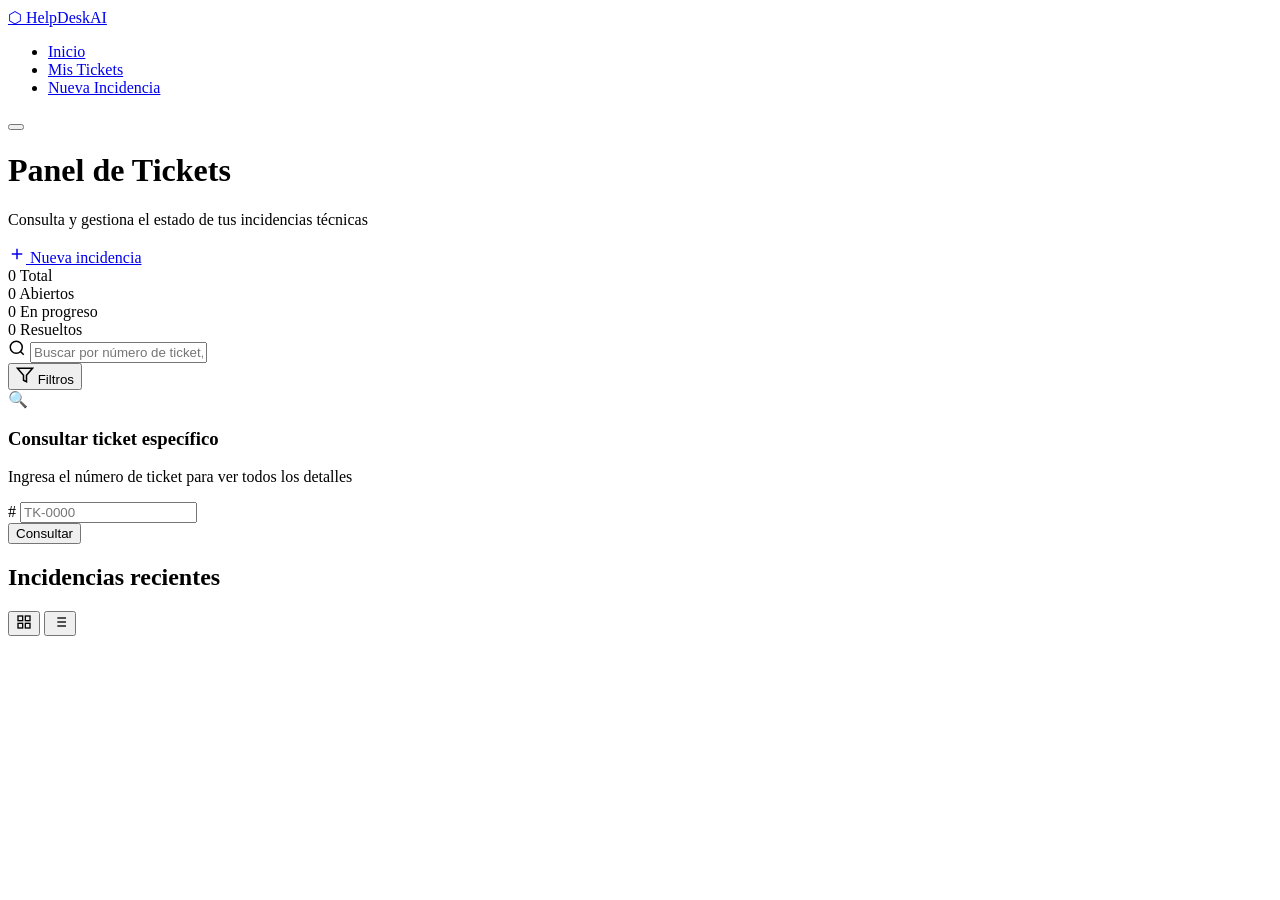
==== tickets.html @ 3bd7c4c4 "feat: :memo: se creo el html de los tickets" ====
<!DOCTYPE html>
<html lang="es">
<head>
  <meta charset="UTF-8" />
  <meta name="viewport" content="width=device-width, initial-scale=1.0" />
  <title>Mis Tickets — HelpDesk AI</title>
  <link rel="preconnect" href="https://fonts.googleapis.com" />
  <link rel="preconnect" href="https://fonts.gstatic.com" crossorigin />
  <link href="https://fonts.googleapis.com/css2?family=Syne:wght@400;600;700;800&family=DM+Sans:ital,opsz,wght@0,9..40,300;0,9..40,400;0,9..40,500;1,9..40,300&display=swap" rel="stylesheet" />
  <link rel="stylesheet" href="css/styles.css" />
  <link rel="stylesheet" href="css/dashboard.css" />
</head>
<body class="dashboard-page">

  <!-- ===== NAVBAR ===== -->
  <nav class="navbar navbar--dark" id="navbar">
    <div class="nav-container">
      <a href="index.html" class="nav-logo">
        <span class="logo-icon">⬡</span>
        <span class="logo-text">HelpDesk<span class="logo-accent">AI</span></span>
      </a>
      <ul class="nav-links">
        <li><a href="index.html">Inicio</a></li>
        <li><a href="tickets.html" class="nav-active">Mis Tickets</a></li>
        <li><a href="form.html" class="nav-cta">Nueva Incidencia</a></li>
      </ul>
      <button class="nav-hamburger" id="hamburger" aria-label="Menú">
        <span></span><span></span><span></span>
      </button>
    </div>
  </nav>

  <!-- ===== DASHBOARD MAIN ===== -->
  <main class="dashboard-main">

    <!-- Dashboard Header -->
    <div class="dashboard-header">
      <div class="container">
        <div class="dh-content">
          <div>
            <h1 class="dh-title">Panel de Tickets</h1>
            <p class="dh-sub">Consulta y gestiona el estado de tus incidencias técnicas</p>
          </div>
          <a href="form.html" class="btn btn--primary">
            <svg width="18" height="18" fill="none" stroke="currentColor" stroke-width="2" viewBox="0 0 24 24"><line x1="12" y1="5" x2="12" y2="19"/><line x1="5" y1="12" x2="19" y2="12"/></svg>
            Nueva incidencia
          </a>
        </div>
      </div>
    </div>

    <div class="container dashboard-container">

      <!-- Stats bar -->
      <div class="stats-bar">
        <div class="stat-pill" id="statTotal">
          <span class="sp-num">0</span>
          <span class="sp-label">Total</span>
        </div>
        <div class="stat-pill stat-pill--open" id="statOpen">
          <span class="sp-num">0</span>
          <span class="sp-label">Abiertos</span>
        </div>
        <div class="stat-pill stat-pill--progress" id="statProgress">
          <span class="sp-num">0</span>
          <span class="sp-label">En progreso</span>
        </div>
        <div class="stat-pill stat-pill--resolved" id="statResolved">
          <span class="sp-num">0</span>
          <span class="sp-label">Resueltos</span>
        </div>
      </div>

      <!-- Search & Filter Panel -->
      <div class="search-panel">
        <div class="search-row">
          <div class="search-input-wrap">
            <svg class="search-icon" width="18" height="18" fill="none" stroke="currentColor" stroke-width="2" viewBox="0 0 24 24"><circle cx="11" cy="11" r="8"/><path d="m21 21-4.35-4.35"/></svg>
            <input
              type="text"
              id="searchInput"
              class="search-input"
              placeholder="Buscar por número de ticket, nombre o descripción..."
            />
            <button class="search-clear" id="searchClear" title="Limpiar búsqueda" hidden>
              <svg width="16" height="16" fill="none" stroke="currentColor" stroke-width="2" viewBox="0 0 24 24"><path d="M18 6L6 18M6 6l12 12"/></svg>
            </button>
          </div>
          <button class="btn btn--ghost btn--icon" id="filterToggle" title="Filtros">
            <svg width="18" height="18" fill="none" stroke="currentColor" stroke-width="2" viewBox="0 0 24 24"><polygon points="22 3 2 3 10 12.46 10 19 14 21 14 12.46 22 3"/></svg>
            Filtros
          </button>
        </div>

        <div class="filter-row" id="filterRow" hidden>
          <div class="filter-group">
            <label class="filter-label">Estado</label>
            <select id="filterEstado" class="filter-select">
              <option value="">Todos</option>
              <option value="Abierto">Abierto</option>
              <option value="En progreso">En progreso</option>
              <option value="En espera">En espera</option>
              <option value="Resuelto">Resuelto</option>
              <option value="Cerrado">Cerrado</option>
            </select>
          </div>
          <div class="filter-group">
            <label class="filter-label">Prioridad</label>
            <select id="filterPrioridad" class="filter-select">
              <option value="">Todas</option>
              <option value="Critica">Crítica</option>
              <option value="Alta">Alta</option>
              <option value="Media">Media</option>
              <option value="Baja">Baja</option>
            </select>
          </div>
          <div class="filter-group">
            <label class="filter-label">Categoría IA</label>
            <select id="filterCategoria" class="filter-select">
              <option value="">Todas</option>
              <option value="Red">Red</option>
              <option value="Hardware">Hardware</option>
              <option value="Software">Software</option>
              <option value="Seguridad">Seguridad</option>
              <option value="Email">Email</option>
              <option value="Accesos">Accesos</option>
            </select>
          </div>
          <button class="btn btn--ghost btn--sm" id="clearFilters">Limpiar filtros</button>
        </div>
      </div>

      <!-- Ticket lookup card -->
      <div class="lookup-card">
        <div class="lookup-icon">🔍</div>
        <div class="lookup-content">
          <h3>Consultar ticket específico</h3>
          <p>Ingresa el número de ticket para ver todos los detalles</p>
        </div>
        <div class="lookup-form">
          <div class="lookup-input-wrap">
            <span class="lookup-prefix">#</span>
            <input
              type="text"
              id="ticketLookup"
              class="lookup-input"
              placeholder="TK-0000"
              maxlength="10"
            />
          </div>
          <button class="btn btn--primary" id="lookupBtn">
            Consultar
          </button>
        </div>
      </div>

      <!-- Ticket detail modal result -->
      <div class="ticket-detail-panel" id="ticketDetailPanel" hidden>
        <div class="tdp-header">
          <div class="tdp-title-row">
            <h3 id="tdpTicketNum">—</h3>
            <button class="tdp-close" id="tdpClose">
              <svg width="20" height="20" fill="none" stroke="currentColor" stroke-width="2" viewBox="0 0 24 24"><path d="M18 6L6 18M6 6l12 12"/></svg>
            </button>
          </div>
          <div class="tdp-badges" id="tdpBadges"></div>
        </div>
        <div class="tdp-body" id="tdpBody"></div>
      </div>

      <!-- Tickets Grid -->
      <div class="tickets-section">
        <div class="ts-header">
          <h2 class="ts-title">Incidencias recientes</h2>
          <div class="ts-view-toggle">
            <button class="view-btn view-btn--active" id="viewGrid" title="Vista de tarjetas">
              <svg width="16" height="16" fill="none" stroke="currentColor" stroke-width="2" viewBox="0 0 24 24"><rect x="3" y="3" width="7" height="7"/><rect x="14" y="3" width="7" height="7"/><rect x="3" y="14" width="7" height="7"/><rect x="14" y="14" width="7" height="7"/></svg>
            </button>
            <button class="view-btn" id="viewList" title="Vista de lista">
              <svg width="16" height="16" fill="none" stroke="currentColor" stroke-width="2" viewBox="0 0 24 24"><line x1="8" y1="6" x2="21" y2="6"/><line x1="8" y1="12" x2="21" y2="12"/><line x1="8" y1="18" x2="21" y2="18"/><line x1="3" y1="6" x2="3.01" y2="6"/><line x1="3" y1="12" x2="3.01" y2="12"/><line x1="3" y1="18" x2="3.01" y2="18"/></svg>
            </button>
          </div>
        </div>

        <div class="tickets-grid" id="ticketsGrid">
          <!-- Tickets rendered by JS -->
        </div>

        <div class="no-results" id="noResults" hidden>
          <div class="nr-icon">🔍</div>
          <h3>No se encontraron tickets</h3>
          <p>Intenta con otros filtros o registra una nueva incidencia</p>
          <a href="form.html" class="btn btn--primary">Registrar incidencia</a>
        </div>
      </div>

    </div>
  </main>

  <!-- ===== TICKET MODAL ===== -->
  <div class="modal-overlay" id="modalOverlay" hidden>
    <div class="modal" id="ticketModal" role="dialog" aria-modal="true" aria-labelledby="modalTitle">
      <div class="modal-header">
        <div class="modal-header-left">
          <h2 class="modal-title" id="modalTitle">Detalles del Ticket</h2>
          <span class="modal-ticket-num" id="modalTicketNum"></span>
        </div>
        <button class="modal-close" id="modalClose" aria-label="Cerrar">
          <svg width="22" height="22" fill="none" stroke="currentColor" stroke-width="2" viewBox="0 0 24 24"><path d="M18 6L6 18M6 6l12 12"/></svg>
        </button>
      </div>
      <div class="modal-body" id="modalBody">
        <!-- Populated by JS -->
      </div>
      <div class="modal-footer">
        <button class="btn btn--ghost" id="modalClosBtn">Cerrar</button>
        <a href="form.html" class="btn btn--primary">Nueva incidencia</a>
      </div>
    </div>
  </div>

  <script src="js/app.js"></script>
  <script src="js/dashboard.js"></script>
</body>
</html>
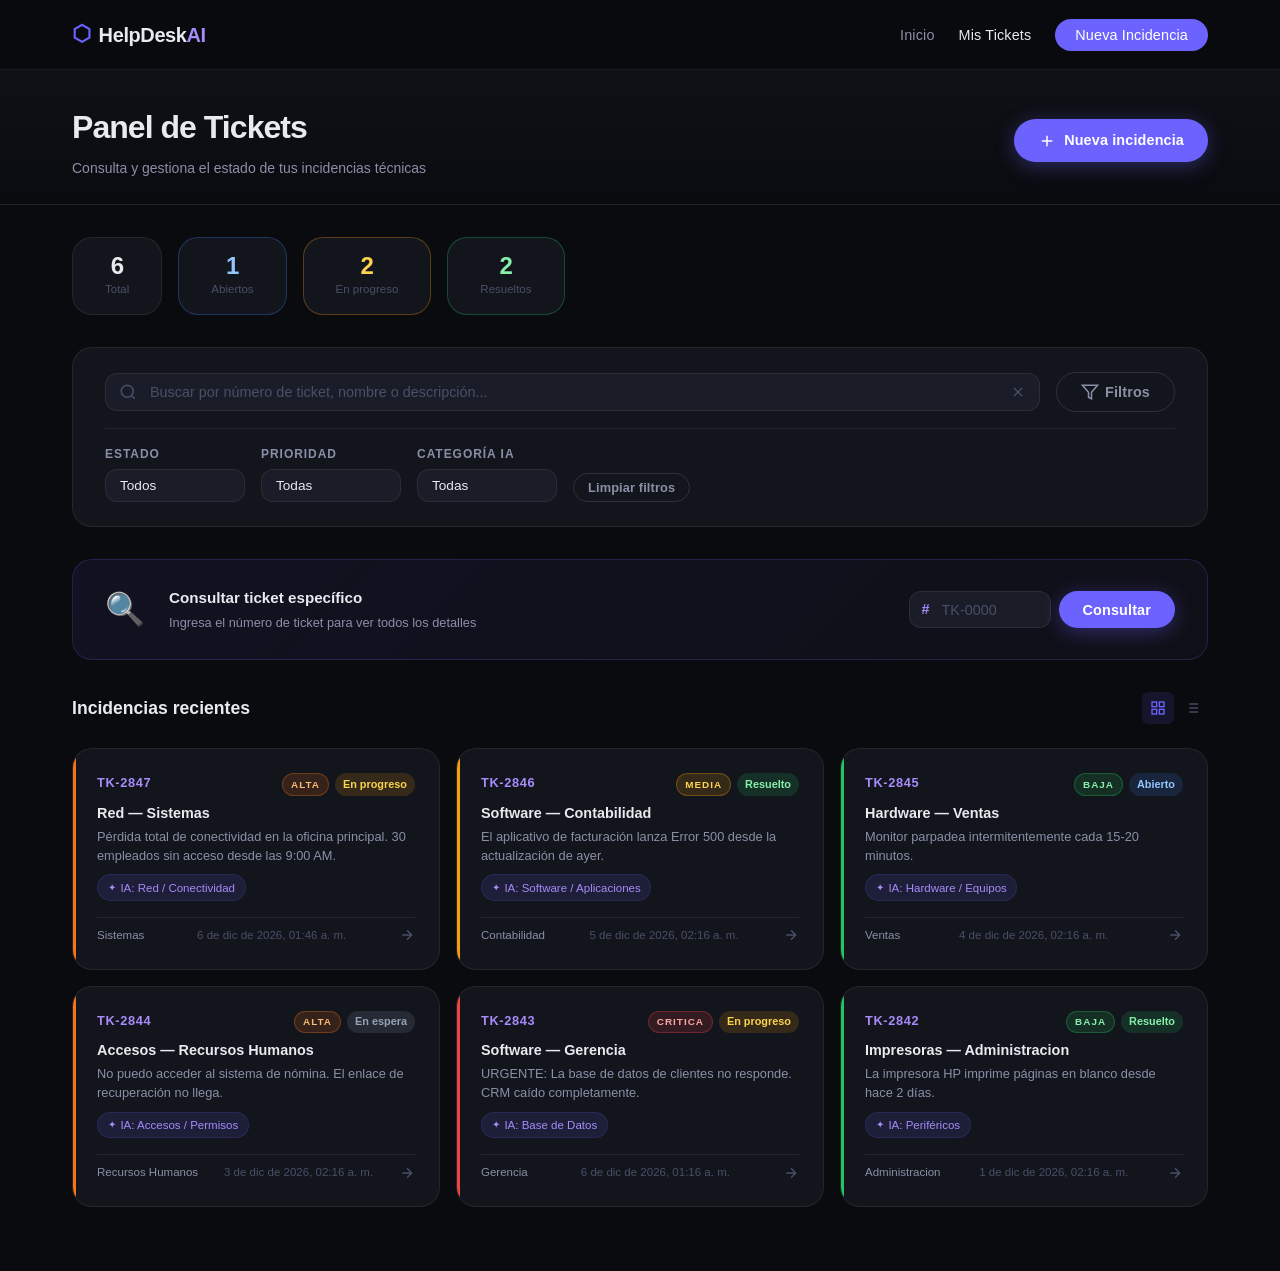
==== commit aa8df251: "feat: :memo: readme, html diferente y el csss en diseño" ====
--- a/tickets.html
+++ b/tickets.html
@@ -145,27 +145,13 @@
               id="ticketLookup"
               class="lookup-input"
               placeholder="TK-0000"
-              maxlength="10"
+              maxlength="20"
             />
           </div>
           <button class="btn btn--primary" id="lookupBtn">
             Consultar
           </button>
         </div>
-      </div>
-
-      <!-- Ticket detail modal result -->
-      <div class="ticket-detail-panel" id="ticketDetailPanel" hidden>
-        <div class="tdp-header">
-          <div class="tdp-title-row">
-            <h3 id="tdpTicketNum">—</h3>
-            <button class="tdp-close" id="tdpClose">
-              <svg width="20" height="20" fill="none" stroke="currentColor" stroke-width="2" viewBox="0 0 24 24"><path d="M18 6L6 18M6 6l12 12"/></svg>
-            </button>
-          </div>
-          <div class="tdp-badges" id="tdpBadges"></div>
-        </div>
-        <div class="tdp-body" id="tdpBody"></div>
       </div>
 
       <!-- Tickets Grid -->
@@ -198,6 +184,7 @@
   </main>
 
   <!-- ===== TICKET MODAL ===== -->
+  <!-- IMPORTANTE: el atributo hidden debe estar presente para que no se muestre al cargar -->
   <div class="modal-overlay" id="modalOverlay" hidden>
     <div class="modal" id="ticketModal" role="dialog" aria-modal="true" aria-labelledby="modalTitle">
       <div class="modal-header">
@@ -219,7 +206,9 @@
     </div>
   </div>
 
+  <!-- ORDEN CORRECTO: app.js → api.js → dashboard.js -->
   <script src="js/app.js"></script>
+  <script src="js/api.js"></script>
   <script src="js/dashboard.js"></script>
 </body>
-</html>
+</html>
--- a/css/styles.css
+++ b/css/styles.css
@@ -0,0 +1,1011 @@
+/* =====================================================
+   HelpDesk AI — styles.css
+   Global styles, variables, layout, components
+   ===================================================== */
+
+/* ===== CSS VARIABLES ===== */
+:root {
+  /* Colors */
+  --color-bg:         #0a0b0f;
+  --color-bg-2:       #0f1117;
+  --color-bg-card:    #13151c;
+  --color-bg-elevated:#1a1d27;
+  --color-border:     rgba(255,255,255,0.07);
+  --color-border-2:   rgba(255,255,255,0.12);
+
+  --color-text:       #e8eaf0;
+  --color-text-muted: #8a8fa8;
+  --color-text-dim:   #4a4f68;
+
+  --color-accent:     #6c63ff;
+  --color-accent-2:   #a78bfa;
+  --color-accent-glow:rgba(108,99,255,0.3);
+  --color-accent-soft:rgba(108,99,255,0.12);
+
+  --color-success:    #22c55e;
+  --color-warning:    #f59e0b;
+  --color-danger:     #ef4444;
+  --color-info:       #3b82f6;
+
+  /* Priority colors */
+  --color-critica:    #ef4444;
+  --color-alta:       #f97316;
+  --color-media:      #f59e0b;
+  --color-baja:       #22c55e;
+
+  /* Spacing */
+  --space-xs:   0.25rem;
+  --space-sm:   0.5rem;
+  --space-md:   1rem;
+  --space-lg:   1.5rem;
+  --space-xl:   2rem;
+  --space-2xl:  3rem;
+  --space-3xl:  4rem;
+  --space-4xl:  6rem;
+
+  /* Typography */
+  --font-display: 'Syne', sans-serif;
+  --font-body:    'DM Sans', sans-serif;
+
+  /* Border radius */
+  --radius-sm:  0.375rem;
+  --radius-md:  0.75rem;
+  --radius-lg:  1.25rem;
+  --radius-xl:  2rem;
+  --radius-full:9999px;
+
+  /* Shadows */
+  --shadow-sm:  0 1px 3px rgba(0,0,0,0.4);
+  --shadow-md:  0 4px 16px rgba(0,0,0,0.5);
+  --shadow-lg:  0 8px 40px rgba(0,0,0,0.6);
+  --shadow-accent: 0 0 40px rgba(108,99,255,0.2);
+
+  /* Transitions */
+  --transition-fast:  150ms ease;
+  --transition-base:  250ms ease;
+  --transition-slow:  400ms ease;
+
+  /* Layout */
+  --nav-height:   70px;
+  --container-max:1200px;
+}
+
+/* ===== RESET & BASE ===== */
+*, *::before, *::after {
+  box-sizing: border-box;
+  margin: 0;
+  padding: 0;
+}
+
+html {
+  scroll-behavior: smooth;
+  -webkit-text-size-adjust: 100%;
+}
+
+body {
+  font-family: var(--font-body);
+  background-color: var(--color-bg);
+  color: var(--color-text);
+  line-height: 1.6;
+  font-size: 1rem;
+  overflow-x: hidden;
+  -webkit-font-smoothing: antialiased;
+}
+
+img, svg { display: block; max-width: 100%; }
+a { color: inherit; text-decoration: none; }
+ul { list-style: none; }
+button { cursor: pointer; border: none; background: none; font-family: inherit; }
+input, select, textarea { font-family: inherit; }
+
+/* ===== CONTAINER ===== */
+.container {
+  width: 100%;
+  max-width: var(--container-max);
+  margin-inline: auto;
+  padding-inline: var(--space-xl);
+}
+
+@media (max-width: 768px) {
+  .container { padding-inline: var(--space-md); }
+}
+
+/* ===== NAVBAR ===== */
+.navbar {
+  position: fixed;
+  top: 0;
+  left: 0;
+  right: 0;
+  z-index: 1000;
+  height: var(--nav-height);
+  display: flex;
+  align-items: center;
+  background: rgba(10, 11, 15, 0.85);
+  backdrop-filter: blur(20px);
+  -webkit-backdrop-filter: blur(20px);
+  border-bottom: 1px solid var(--color-border);
+  transition: background var(--transition-base), box-shadow var(--transition-base);
+}
+
+.navbar.scrolled {
+  background: rgba(10, 11, 15, 0.98);
+  box-shadow: var(--shadow-md);
+}
+
+.nav-container {
+  width: 100%;
+  max-width: var(--container-max);
+  margin-inline: auto;
+  padding-inline: var(--space-xl);
+  display: flex;
+  align-items: center;
+  justify-content: space-between;
+  gap: var(--space-xl);
+}
+
+.nav-logo {
+  display: flex;
+  align-items: center;
+  gap: var(--space-sm);
+  font-family: var(--font-display);
+  font-size: 1.25rem;
+  font-weight: 700;
+  letter-spacing: -0.02em;
+  transition: opacity var(--transition-fast);
+}
+.nav-logo:hover { opacity: 0.85; }
+
+.logo-icon {
+  color: var(--color-accent);
+  font-size: 1.4rem;
+  line-height: 1;
+}
+.logo-accent { color: var(--color-accent-2); }
+
+.nav-links {
+  display: flex;
+  align-items: center;
+  gap: var(--space-lg);
+}
+
+.nav-links a {
+  font-size: 0.9rem;
+  font-weight: 500;
+  color: var(--color-text-muted);
+  transition: color var(--transition-fast);
+  letter-spacing: 0.01em;
+}
+.nav-links a:hover, .nav-links a.nav-active { color: var(--color-text); }
+
+.nav-cta {
+  padding: 0.5rem 1.25rem;
+  background: var(--color-accent);
+  color: white !important;
+  border-radius: var(--radius-full);
+  font-weight: 600;
+  font-size: 0.875rem;
+  transition: background var(--transition-fast), transform var(--transition-fast), box-shadow var(--transition-fast) !important;
+}
+.nav-cta:hover {
+  background: #7b74ff !important;
+  transform: translateY(-1px);
+  box-shadow: 0 4px 20px rgba(108,99,255,0.4) !important;
+}
+.nav-cta--active { background: #7b74ff !important; }
+
+.nav-hamburger {
+  display: none;
+  flex-direction: column;
+  gap: 5px;
+  padding: 4px;
+}
+.nav-hamburger span {
+  display: block;
+  width: 22px;
+  height: 2px;
+  background: var(--color-text);
+  border-radius: 2px;
+  transition: transform var(--transition-base), opacity var(--transition-base);
+}
+.nav-hamburger.active span:nth-child(1) { transform: translateY(7px) rotate(45deg); }
+.nav-hamburger.active span:nth-child(2) { opacity: 0; }
+.nav-hamburger.active span:nth-child(3) { transform: translateY(-7px) rotate(-45deg); }
+
+/* ===== BUTTONS ===== */
+.btn {
+  display: inline-flex;
+  align-items: center;
+  gap: 0.5rem;
+  padding: 0.625rem 1.5rem;
+  border-radius: var(--radius-full);
+  font-family: var(--font-display);
+  font-weight: 600;
+  font-size: 0.9rem;
+  letter-spacing: 0.01em;
+  transition: all var(--transition-base);
+  white-space: nowrap;
+  cursor: pointer;
+  border: none;
+  position: relative;
+  overflow: hidden;
+}
+
+.btn--primary {
+  background: var(--color-accent);
+  color: #fff;
+  box-shadow: 0 4px 20px rgba(108,99,255,0.35);
+}
+.btn--primary:hover {
+  background: #7b74ff;
+  transform: translateY(-2px);
+  box-shadow: 0 8px 30px rgba(108,99,255,0.5);
+}
+.btn--primary:active { transform: translateY(0); }
+
+.btn--ghost {
+  background: transparent;
+  color: var(--color-text-muted);
+  border: 1px solid var(--color-border-2);
+}
+.btn--ghost:hover {
+  background: var(--color-bg-elevated);
+  color: var(--color-text);
+  border-color: var(--color-accent);
+}
+
+.btn--lg {
+  padding: 0.875rem 2rem;
+  font-size: 1rem;
+}
+
+.btn--sm {
+  padding: 0.375rem 0.875rem;
+  font-size: 0.8rem;
+}
+
+.btn--icon {
+  gap: 0.375rem;
+}
+
+/* ===== SECTION BASICS ===== */
+.section-header {
+  text-align: center;
+  margin-bottom: var(--space-3xl);
+}
+
+.section-tag {
+  display: inline-block;
+  font-family: var(--font-display);
+  font-size: 0.75rem;
+  font-weight: 700;
+  text-transform: uppercase;
+  letter-spacing: 0.15em;
+  color: var(--color-accent-2);
+  background: var(--color-accent-soft);
+  padding: 0.375rem 0.875rem;
+  border-radius: var(--radius-full);
+  margin-bottom: var(--space-md);
+  border: 1px solid rgba(108,99,255,0.2);
+}
+
+.section-tag--light {
+  background: rgba(255,255,255,0.1);
+  color: #c4b5fd;
+  border-color: rgba(255,255,255,0.15);
+}
+
+.section-title {
+  font-family: var(--font-display);
+  font-size: clamp(1.75rem, 3vw, 2.5rem);
+  font-weight: 800;
+  letter-spacing: -0.03em;
+  color: var(--color-text);
+  line-height: 1.15;
+  margin-bottom: var(--space-md);
+}
+
+.section-title--light { color: #fff; }
+
+.section-sub {
+  font-size: 1.05rem;
+  color: var(--color-text-muted);
+  max-width: 560px;
+  margin-inline: auto;
+  line-height: 1.7;
+}
+
+.section-sub--light { color: rgba(255,255,255,0.7); }
+
+/* ===== HERO SECTION ===== */
+.hero {
+  min-height: 100vh;
+  display: flex;
+  align-items: center;
+  padding-top: var(--nav-height);
+  padding-inline: var(--space-xl);
+  position: relative;
+  overflow: hidden;
+  gap: var(--space-3xl);
+  max-width: var(--container-max);
+  margin-inline: auto;
+}
+
+.hero-bg-grid {
+  position: fixed;
+  inset: 0;
+  z-index: -2;
+  background-image:
+    linear-gradient(rgba(108,99,255,0.03) 1px, transparent 1px),
+    linear-gradient(90deg, rgba(108,99,255,0.03) 1px, transparent 1px);
+  background-size: 60px 60px;
+  pointer-events: none;
+}
+
+.hero-orb {
+  position: fixed;
+  border-radius: 50%;
+  filter: blur(100px);
+  pointer-events: none;
+  z-index: -1;
+}
+.hero-orb--1 {
+  width: 600px;
+  height: 600px;
+  background: radial-gradient(circle, rgba(108,99,255,0.15), transparent 70%);
+  top: -100px;
+  right: -100px;
+  animation: orbFloat 12s ease-in-out infinite;
+}
+.hero-orb--2 {
+  width: 400px;
+  height: 400px;
+  background: radial-gradient(circle, rgba(167,139,250,0.1), transparent 70%);
+  bottom: -50px;
+  left: -50px;
+  animation: orbFloat 16s ease-in-out infinite reverse;
+}
+
+@keyframes orbFloat {
+  0%, 100% { transform: translate(0, 0) scale(1); }
+  33% { transform: translate(30px, -20px) scale(1.05); }
+  66% { transform: translate(-20px, 30px) scale(0.95); }
+}
+
+.hero-content {
+  flex: 1;
+  max-width: 600px;
+  padding-block: var(--space-4xl) var(--space-2xl);
+  animation: fadeInUp 0.8s ease both;
+}
+
+.hero-badge {
+  display: inline-flex;
+  align-items: center;
+  gap: 0.5rem;
+  font-size: 0.8rem;
+  font-weight: 500;
+  color: var(--color-accent-2);
+  background: rgba(108,99,255,0.1);
+  border: 1px solid rgba(108,99,255,0.2);
+  padding: 0.375rem 1rem;
+  border-radius: var(--radius-full);
+  margin-bottom: var(--space-xl);
+  letter-spacing: 0.02em;
+}
+
+.badge-dot {
+  width: 7px;
+  height: 7px;
+  background: var(--color-success);
+  border-radius: 50%;
+  animation: pulse 2s infinite;
+  box-shadow: 0 0 0 0 rgba(34, 197, 94, 0.4);
+}
+
+@keyframes pulse {
+  0%, 100% { box-shadow: 0 0 0 0 rgba(34,197,94,0.4); }
+  50% { box-shadow: 0 0 0 6px rgba(34,197,94,0); }
+}
+
+.hero-title {
+  font-family: var(--font-display);
+  font-size: clamp(2.5rem, 5vw, 4rem);
+  font-weight: 800;
+  letter-spacing: -0.04em;
+  line-height: 1.1;
+  margin-bottom: var(--space-lg);
+  color: var(--color-text);
+}
+.hero-title em {
+  font-style: normal;
+  color: var(--color-accent-2);
+  background: linear-gradient(135deg, #6c63ff, #a78bfa);
+  -webkit-background-clip: text;
+  -webkit-text-fill-color: transparent;
+  background-clip: text;
+}
+
+.hero-subtitle {
+  font-size: 1.1rem;
+  color: var(--color-text-muted);
+  line-height: 1.75;
+  margin-bottom: var(--space-2xl);
+  max-width: 520px;
+}
+
+.hero-actions {
+  display: flex;
+  flex-wrap: wrap;
+  gap: var(--space-md);
+  margin-bottom: var(--space-2xl);
+}
+
+.hero-stats {
+  display: flex;
+  align-items: center;
+  gap: var(--space-xl);
+  padding: var(--space-lg) var(--space-xl);
+  background: var(--color-bg-card);
+  border: 1px solid var(--color-border);
+  border-radius: var(--radius-lg);
+  animation: fadeInUp 0.8s 0.2s ease both;
+}
+
+.stat {
+  display: flex;
+  flex-direction: column;
+  gap: 2px;
+}
+
+.stat-num {
+  font-family: var(--font-display);
+  font-size: 1.4rem;
+  font-weight: 800;
+  color: var(--color-accent-2);
+  letter-spacing: -0.02em;
+}
+
+.stat-label {
+  font-size: 0.78rem;
+  color: var(--color-text-muted);
+  letter-spacing: 0.01em;
+}
+
+.stat-divider {
+  width: 1px;
+  height: 36px;
+  background: var(--color-border);
+}
+
+/* ===== HERO VISUAL ===== */
+.hero-visual {
+  flex: 1;
+  max-width: 480px;
+  position: relative;
+  display: flex;
+  flex-direction: column;
+  gap: var(--space-md);
+  padding-block: var(--space-4xl) var(--space-2xl);
+  animation: fadeInUp 0.8s 0.15s ease both;
+}
+
+.ticket-card {
+  background: var(--color-bg-card);
+  border: 1px solid var(--color-border);
+  border-radius: var(--radius-lg);
+  padding: var(--space-lg);
+  transition: transform var(--transition-base), box-shadow var(--transition-base);
+}
+.ticket-card:hover {
+  transform: translateY(-4px);
+  box-shadow: var(--shadow-accent);
+}
+
+.ticket-card--float {
+  animation: cardFloat 6s ease-in-out infinite;
+}
+.ticket-card--secondary {
+  animation-delay: -3s;
+  opacity: 0.9;
+  scale: 0.97;
+  transform-origin: center left;
+}
+
+@keyframes cardFloat {
+  0%, 100% { transform: translateY(0); }
+  50% { transform: translateY(-8px); }
+}
+
+.tc-header {
+  display: flex;
+  justify-content: space-between;
+  align-items: center;
+  margin-bottom: var(--space-sm);
+}
+
+.tc-badge {
+  font-family: var(--font-display);
+  font-size: 0.65rem;
+  font-weight: 800;
+  letter-spacing: 0.12em;
+  padding: 0.2rem 0.6rem;
+  border-radius: var(--radius-full);
+}
+.tc-badge--alta {
+  background: rgba(239,68,68,0.15);
+  color: #fca5a5;
+  border: 1px solid rgba(239,68,68,0.3);
+}
+.tc-badge--media {
+  background: rgba(245,158,11,0.15);
+  color: #fcd34d;
+  border: 1px solid rgba(245,158,11,0.3);
+}
+
+.tc-id {
+  font-family: var(--font-display);
+  font-size: 0.75rem;
+  color: var(--color-text-dim);
+  font-weight: 600;
+}
+
+.tc-title {
+  font-size: 0.9rem;
+  font-weight: 500;
+  color: var(--color-text);
+  margin-bottom: var(--space-sm);
+  line-height: 1.4;
+}
+
+.tc-ai {
+  display: flex;
+  align-items: center;
+  gap: 0.375rem;
+  font-size: 0.75rem;
+  color: var(--color-accent-2);
+  background: var(--color-accent-soft);
+  padding: 0.3rem 0.75rem;
+  border-radius: var(--radius-full);
+  margin-bottom: var(--space-sm);
+  width: fit-content;
+}
+
+.tc-ai-icon { font-size: 0.7rem; }
+
+.tc-footer {
+  display: flex;
+  justify-content: space-between;
+  align-items: center;
+}
+
+.tc-status {
+  font-size: 0.72rem;
+  font-weight: 600;
+  padding: 0.2rem 0.6rem;
+  border-radius: var(--radius-full);
+}
+.tc-status--open { background: rgba(59,130,246,0.15); color: #93c5fd; }
+.tc-status--resolved { background: rgba(34,197,94,0.15); color: #86efac; }
+
+.tc-time { font-size: 0.72rem; color: var(--color-text-dim); }
+
+.telegram-notif {
+  display: flex;
+  align-items: center;
+  gap: var(--space-md);
+  background: linear-gradient(135deg, rgba(41,182,246,0.1), rgba(41,182,246,0.05));
+  border: 1px solid rgba(41,182,246,0.2);
+  border-radius: var(--radius-md);
+  padding: var(--space-md) var(--space-lg);
+  animation: slideIn 0.5s 1s ease both;
+}
+
+.tg-icon {
+  font-size: 1.3rem;
+  color: #29b6f6;
+}
+
+.tg-title {
+  font-weight: 600;
+  font-size: 0.85rem;
+  color: var(--color-text);
+}
+
+.tg-sub {
+  font-size: 0.75rem;
+  color: var(--color-text-muted);
+}
+
+/* ===== BENEFITS SECTION ===== */
+.benefits {
+  padding-block: var(--space-4xl);
+  background: var(--color-bg-2);
+}
+
+.benefits-grid {
+  display: grid;
+  grid-template-columns: repeat(auto-fit, minmax(280px, 1fr));
+  gap: var(--space-lg);
+}
+
+.benefit-card {
+  background: var(--color-bg-card);
+  border: 1px solid var(--color-border);
+  border-radius: var(--radius-lg);
+  padding: var(--space-xl);
+  transition: transform var(--transition-base), border-color var(--transition-base), box-shadow var(--transition-base);
+}
+.benefit-card:hover {
+  transform: translateY(-4px);
+  border-color: var(--color-accent);
+  box-shadow: var(--shadow-accent);
+}
+
+.benefit-card--featured {
+  background: linear-gradient(135deg, rgba(108,99,255,0.12), rgba(167,139,250,0.05));
+  border-color: rgba(108,99,255,0.3);
+  grid-column: span 1;
+}
+
+.benefit-icon {
+  font-size: 2rem;
+  margin-bottom: var(--space-md);
+  display: inline-block;
+}
+
+.benefit-card h3 {
+  font-family: var(--font-display);
+  font-size: 1.05rem;
+  font-weight: 700;
+  margin-bottom: var(--space-sm);
+  color: var(--color-text);
+}
+
+.benefit-card p {
+  font-size: 0.9rem;
+  color: var(--color-text-muted);
+  line-height: 1.65;
+}
+
+/* ===== HOW IT WORKS ===== */
+.how-it-works {
+  padding-block: var(--space-4xl);
+}
+
+.steps-track {
+  display: grid;
+  grid-template-columns: repeat(3, 1fr);
+  gap: var(--space-xl);
+  position: relative;
+}
+
+.step {
+  position: relative;
+  display: flex;
+  flex-direction: column;
+  gap: var(--space-md);
+}
+
+.step-number {
+  font-family: var(--font-display);
+  font-size: 0.7rem;
+  font-weight: 800;
+  color: var(--color-accent);
+  letter-spacing: 0.1em;
+  background: var(--color-accent-soft);
+  border: 1px solid rgba(108,99,255,0.2);
+  padding: 0.2rem 0.6rem;
+  border-radius: var(--radius-full);
+  width: fit-content;
+}
+
+.step-content {
+  background: var(--color-bg-card);
+  border: 1px solid var(--color-border);
+  border-radius: var(--radius-lg);
+  padding: var(--space-xl);
+  flex: 1;
+  transition: transform var(--transition-base), box-shadow var(--transition-base), border-color var(--transition-base);
+}
+.step-content:hover {
+  transform: translateY(-4px);
+  box-shadow: var(--shadow-accent);
+  border-color: var(--color-accent);
+}
+
+.step-icon-wrap {
+  width: 52px;
+  height: 52px;
+  border-radius: var(--radius-md);
+  background: var(--color-bg-elevated);
+  border: 1px solid var(--color-border);
+  display: flex;
+  align-items: center;
+  justify-content: center;
+  font-size: 1.4rem;
+  margin-bottom: var(--space-md);
+  transition: background var(--transition-base);
+}
+.step-icon-wrap--ai {
+  background: var(--color-accent-soft);
+  border-color: rgba(108,99,255,0.3);
+  color: var(--color-accent-2);
+  font-size: 1.6rem;
+}
+
+.step-title {
+  font-family: var(--font-display);
+  font-size: 1rem;
+  font-weight: 700;
+  margin-bottom: var(--space-sm);
+  color: var(--color-text);
+}
+
+.step-desc {
+  font-size: 0.875rem;
+  color: var(--color-text-muted);
+  line-height: 1.65;
+}
+
+.step-connector {
+  display: none;
+}
+
+/* ===== AI SECTION ===== */
+.ai-section {
+  padding-block: var(--space-4xl);
+  background: linear-gradient(180deg, var(--color-bg-2) 0%, #0d0e1a 100%);
+}
+
+.ai-inner {
+  display: grid;
+  grid-template-columns: 1fr 1fr;
+  gap: var(--space-3xl);
+  align-items: center;
+}
+
+.ai-features {
+  display: flex;
+  flex-direction: column;
+  gap: var(--space-sm);
+  margin-block: var(--space-xl) var(--space-xl);
+}
+
+.ai-features li {
+  display: flex;
+  align-items: center;
+  gap: var(--space-sm);
+  font-size: 0.95rem;
+  color: rgba(255,255,255,0.8);
+}
+
+.ai-check {
+  color: var(--color-success);
+  font-weight: 700;
+  font-size: 1rem;
+}
+
+.ai-output {
+  background: var(--color-bg-card);
+  border: 1px solid var(--color-border);
+  border-radius: var(--radius-lg);
+  overflow: hidden;
+  box-shadow: var(--shadow-lg);
+}
+
+.ai-output-header {
+  display: flex;
+  align-items: center;
+  gap: 0.5rem;
+  padding: 0.875rem var(--space-lg);
+  background: var(--color-bg-elevated);
+  border-bottom: 1px solid var(--color-border);
+}
+
+.ao-dot {
+  width: 11px;
+  height: 11px;
+  border-radius: 50%;
+}
+.ao-dot--red { background: #ef4444; }
+.ao-dot--yellow { background: #f59e0b; }
+.ao-dot--green { background: #22c55e; }
+
+.ao-title {
+  font-family: var(--font-display);
+  font-size: 0.72rem;
+  font-weight: 600;
+  color: var(--color-text-muted);
+  margin-left: var(--space-sm);
+  letter-spacing: 0.05em;
+}
+
+.ai-code {
+  font-family: 'Courier New', Courier, monospace;
+  font-size: 0.82rem;
+  line-height: 1.75;
+  padding: var(--space-xl);
+  color: var(--color-text-muted);
+  white-space: pre;
+  overflow-x: auto;
+}
+
+.code-key { color: #a78bfa; }
+.code-str { color: #86efac; }
+.code-brace { color: var(--color-text-muted); }
+
+.ai-processing {
+  display: flex;
+  align-items: center;
+  gap: var(--space-md);
+  padding: var(--space-md) var(--space-xl);
+  border-top: 1px solid var(--color-border);
+  background: var(--color-bg-elevated);
+}
+
+.proc-bar {
+  flex: 1;
+  height: 4px;
+  background: var(--color-border);
+  border-radius: var(--radius-full);
+  overflow: hidden;
+}
+
+.proc-fill {
+  height: 100%;
+  width: 100%;
+  background: linear-gradient(90deg, var(--color-accent), var(--color-accent-2));
+  animation: procFill 2.5s ease infinite;
+}
+
+@keyframes procFill {
+  0% { width: 0%; }
+  60% { width: 100%; }
+  100% { width: 100%; opacity: 0; }
+}
+
+.proc-label {
+  font-size: 0.72rem;
+  color: var(--color-success);
+  font-weight: 600;
+  white-space: nowrap;
+}
+
+/* ===== CTA SECTION ===== */
+.cta-section {
+  padding-block: var(--space-4xl);
+}
+
+.cta-inner {
+  text-align: center;
+  background: linear-gradient(135deg, rgba(108,99,255,0.12), rgba(167,139,250,0.06));
+  border: 1px solid rgba(108,99,255,0.25);
+  border-radius: var(--radius-xl);
+  padding: var(--space-3xl);
+}
+
+.cta-title {
+  font-family: var(--font-display);
+  font-size: clamp(1.75rem, 3vw, 2.5rem);
+  font-weight: 800;
+  letter-spacing: -0.03em;
+  margin-bottom: var(--space-md);
+}
+
+.cta-sub {
+  font-size: 1.05rem;
+  color: var(--color-text-muted);
+  margin-bottom: var(--space-xl);
+}
+
+/* ===== FOOTER ===== */
+.footer {
+  border-top: 1px solid var(--color-border);
+  padding-block: var(--space-2xl) var(--space-xl);
+  background: var(--color-bg-2);
+}
+
+.footer-grid {
+  display: grid;
+  grid-template-columns: 2fr 1fr 1fr 1fr;
+  gap: var(--space-2xl);
+  margin-bottom: var(--space-2xl);
+}
+
+.footer-desc {
+  font-size: 0.875rem;
+  color: var(--color-text-muted);
+  line-height: 1.7;
+  margin-top: var(--space-md);
+  max-width: 280px;
+}
+
+.footer-links h4 {
+  font-family: var(--font-display);
+  font-size: 0.8rem;
+  font-weight: 700;
+  text-transform: uppercase;
+  letter-spacing: 0.1em;
+  color: var(--color-text-muted);
+  margin-bottom: var(--space-md);
+}
+
+.footer-links ul {
+  display: flex;
+  flex-direction: column;
+  gap: var(--space-sm);
+}
+
+.footer-links a {
+  font-size: 0.875rem;
+  color: var(--color-text-dim);
+  transition: color var(--transition-fast);
+}
+.footer-links a:hover { color: var(--color-text); }
+
+.footer-bottom {
+  border-top: 1px solid var(--color-border);
+  padding-top: var(--space-lg);
+  display: flex;
+  justify-content: space-between;
+  align-items: center;
+  gap: var(--space-md);
+  flex-wrap: wrap;
+}
+
+.footer-bottom p {
+  font-size: 0.8rem;
+  color: var(--color-text-dim);
+}
+
+/* ===== ANIMATIONS ===== */
+@keyframes fadeInUp {
+  from { opacity: 0; transform: translateY(24px); }
+  to   { opacity: 1; transform: translateY(0); }
+}
+
+@keyframes slideIn {
+  from { opacity: 0; transform: translateX(20px); }
+  to   { opacity: 1; transform: translateX(0); }
+}
+
+/* ===== RESPONSIVE ===== */
+@media (max-width: 1024px) {
+  .hero { flex-direction: column; text-align: center; gap: var(--space-2xl); }
+  .hero-content { max-width: 100%; padding-top: calc(var(--nav-height) + var(--space-2xl)); }
+  .hero-actions { justify-content: center; }
+  .hero-stats { justify-content: center; }
+  .hero-visual { max-width: 100%; padding-top: 0; }
+  .steps-track { grid-template-columns: repeat(2, 1fr); }
+  .ai-inner { grid-template-columns: 1fr; }
+  .footer-grid { grid-template-columns: 1fr 1fr; }
+}
+
+@media (max-width: 768px) {
+  .nav-links { display: none; }
+  .nav-hamburger { display: flex; }
+  .nav-links.open {
+    display: flex;
+    flex-direction: column;
+    position: fixed;
+    top: var(--nav-height);
+    left: 0;
+    right: 0;
+    background: rgba(10, 11, 15, 0.98);
+    padding: var(--space-xl);
+    gap: var(--space-lg);
+    border-bottom: 1px solid var(--color-border);
+    backdrop-filter: blur(20px);
+    z-index: 999;
+  }
+  .steps-track { grid-template-columns: 1fr; }
+  .footer-grid { grid-template-columns: 1fr 1fr; }
+  .hero-stats { flex-wrap: wrap; gap: var(--space-md); }
+  .footer-bottom { flex-direction: column; text-align: center; }
+}
+
+@media (max-width: 480px) {
+  .footer-grid { grid-template-columns: 1fr; }
+  .hero-title { font-size: 2.2rem; }
+  .cta-inner { padding: var(--space-xl); }
+}
--- a/css/dashboard.css
+++ b/css/dashboard.css
@@ -0,0 +1,621 @@
+/* =====================================================
+   HelpDesk AI — dashboard.css
+   Styles for the tickets dashboard
+   ===================================================== */
+
+/* ===== DASHBOARD PAGE ===== */
+.dashboard-page { background: var(--color-bg); min-height: 100vh; }
+
+/* ===== DASHBOARD HEADER ===== */
+.dashboard-header {
+  background: linear-gradient(180deg, var(--color-bg-2) 0%, var(--color-bg) 100%);
+  border-bottom: 1px solid var(--color-border);
+  padding-block: var(--space-xl) var(--space-lg);
+  margin-top: var(--nav-height);
+}
+
+.dh-content {
+  display: flex;
+  justify-content: space-between;
+  align-items: center;
+  gap: var(--space-lg);
+  flex-wrap: wrap;
+}
+
+.dh-title {
+  font-family: var(--font-display);
+  font-size: clamp(1.4rem, 3vw, 2rem);
+  font-weight: 800;
+  letter-spacing: -0.03em;
+  color: var(--color-text);
+  margin-bottom: 0.25rem;
+}
+
+.dh-sub {
+  font-size: 0.875rem;
+  color: var(--color-text-muted);
+}
+
+/* ===== DASHBOARD CONTAINER ===== */
+.dashboard-container {
+  padding-top: var(--space-xl);
+  padding-bottom: var(--space-3xl);
+  display: flex;
+  flex-direction: column;
+  gap: var(--space-xl);
+}
+
+/* ===== STATS BAR ===== */
+.stats-bar {
+  display: flex;
+  gap: var(--space-md);
+  flex-wrap: wrap;
+}
+
+.stat-pill {
+  display: flex;
+  flex-direction: column;
+  align-items: center;
+  gap: 2px;
+  background: var(--color-bg-card);
+  border: 1px solid var(--color-border);
+  border-radius: var(--radius-lg);
+  padding: var(--space-md) var(--space-xl);
+  min-width: 90px;
+  transition: transform var(--transition-base), border-color var(--transition-base);
+  cursor: default;
+}
+.stat-pill:hover { transform: translateY(-2px); }
+
+.stat-pill--open    { border-color: rgba(59,130,246,0.3); }
+.stat-pill--progress{ border-color: rgba(245,158,11,0.3); }
+.stat-pill--resolved{ border-color: rgba(34,197,94,0.3); }
+
+.sp-num {
+  font-family: var(--font-display);
+  font-size: 1.5rem;
+  font-weight: 800;
+  color: var(--color-text);
+  letter-spacing: -0.02em;
+  line-height: 1;
+}
+
+.stat-pill--open     .sp-num { color: #93c5fd; }
+.stat-pill--progress .sp-num { color: #fcd34d; }
+.stat-pill--resolved .sp-num { color: #86efac; }
+
+.sp-label {
+  font-size: 0.72rem;
+  color: var(--color-text-dim);
+  text-align: center;
+  white-space: nowrap;
+}
+
+/* ===== SEARCH PANEL ===== */
+.search-panel {
+  background: var(--color-bg-card);
+  border: 1px solid var(--color-border);
+  border-radius: var(--radius-lg);
+  padding: var(--space-lg) var(--space-xl);
+  display: flex;
+  flex-direction: column;
+  gap: var(--space-md);
+}
+
+.search-row {
+  display: flex;
+  gap: var(--space-md);
+}
+
+.search-input-wrap {
+  flex: 1;
+  position: relative;
+  display: flex;
+  align-items: center;
+}
+
+.search-icon {
+  position: absolute;
+  left: 14px;
+  color: var(--color-text-dim);
+  pointer-events: none;
+}
+
+.search-input {
+  width: 100%;
+  background: var(--color-bg-elevated);
+  border: 1px solid var(--color-border);
+  border-radius: var(--radius-md);
+  color: var(--color-text);
+  font-size: 0.9rem;
+  padding: 0.65rem 0.875rem 0.65rem 2.75rem;
+  outline: none;
+  transition: border-color var(--transition-base), box-shadow var(--transition-base);
+  font-family: inherit;
+}
+.search-input::placeholder { color: var(--color-text-dim); }
+.search-input:focus {
+  border-color: var(--color-accent);
+  box-shadow: 0 0 0 3px rgba(108,99,255,0.15);
+}
+
+.search-clear {
+  position: absolute;
+  right: 10px;
+  color: var(--color-text-dim);
+  display: flex;
+  align-items: center;
+  padding: 4px;
+  border-radius: 50%;
+  transition: color var(--transition-fast), background var(--transition-fast);
+}
+.search-clear:hover { color: var(--color-text); background: var(--color-bg-elevated); }
+
+/* Filter row */
+.filter-row {
+  display: flex;
+  gap: var(--space-md);
+  align-items: flex-end;
+  flex-wrap: wrap;
+  padding-top: var(--space-md);
+  border-top: 1px solid var(--color-border);
+  animation: fadeInUp 0.3s ease both;
+}
+
+.filter-group {
+  display: flex;
+  flex-direction: column;
+  gap: 5px;
+}
+
+.filter-label {
+  font-size: 0.75rem;
+  font-weight: 600;
+  color: var(--color-text-muted);
+  text-transform: uppercase;
+  letter-spacing: 0.08em;
+}
+
+.filter-select {
+  background: var(--color-bg-elevated);
+  border: 1px solid var(--color-border);
+  border-radius: var(--radius-md);
+  color: var(--color-text);
+  font-size: 0.85rem;
+  padding: 0.5rem 0.875rem;
+  outline: none;
+  cursor: pointer;
+  font-family: inherit;
+  min-width: 140px;
+  transition: border-color var(--transition-base);
+  appearance: none;
+  -webkit-appearance: none;
+}
+.filter-select:focus { border-color: var(--color-accent); }
+
+/* ===== LOOKUP CARD ===== */
+.lookup-card {
+  display: flex;
+  align-items: center;
+  gap: var(--space-lg);
+  background: linear-gradient(135deg, rgba(108,99,255,0.08), rgba(167,139,250,0.04));
+  border: 1px solid rgba(108,99,255,0.2);
+  border-radius: var(--radius-lg);
+  padding: var(--space-lg) var(--space-xl);
+  flex-wrap: wrap;
+}
+
+.lookup-icon { font-size: 2rem; flex-shrink: 0; }
+
+.lookup-content { flex: 1; min-width: 200px; }
+.lookup-content h3 {
+  font-family: var(--font-display);
+  font-size: 0.95rem;
+  font-weight: 700;
+  color: var(--color-text);
+  margin-bottom: 2px;
+}
+.lookup-content p { font-size: 0.8rem; color: var(--color-text-muted); }
+
+.lookup-form { display: flex; gap: var(--space-sm); }
+
+.lookup-input-wrap {
+  display: flex;
+  align-items: center;
+  background: var(--color-bg-elevated);
+  border: 1px solid var(--color-border);
+  border-radius: var(--radius-md);
+  overflow: hidden;
+  transition: border-color var(--transition-base), box-shadow var(--transition-base);
+}
+.lookup-input-wrap:focus-within {
+  border-color: var(--color-accent);
+  box-shadow: 0 0 0 3px rgba(108,99,255,0.15);
+}
+
+.lookup-prefix {
+  padding: 0 0 0 0.75rem;
+  font-family: var(--font-display);
+  font-weight: 700;
+  font-size: 0.9rem;
+  color: var(--color-accent-2);
+}
+
+.lookup-input {
+  background: transparent;
+  border: none;
+  color: var(--color-text);
+  font-size: 0.9rem;
+  padding: 0.6rem 0.75rem;
+  outline: none;
+  font-family: var(--font-display);
+  font-weight: 600;
+  letter-spacing: 0.05em;
+  width: 120px;
+  text-transform: uppercase;
+}
+.lookup-input::placeholder { color: var(--color-text-dim); font-weight: 400; letter-spacing: 0; }
+
+/* ===== TICKETS SECTION ===== */
+.tickets-section { display: flex; flex-direction: column; gap: var(--space-lg); }
+
+.ts-header {
+  display: flex;
+  justify-content: space-between;
+  align-items: center;
+}
+
+.ts-title {
+  font-family: var(--font-display);
+  font-size: 1.1rem;
+  font-weight: 700;
+  color: var(--color-text);
+}
+
+.ts-view-toggle { display: flex; gap: 2px; }
+
+.view-btn {
+  padding: 0.5rem;
+  border-radius: var(--radius-sm);
+  color: var(--color-text-dim);
+  transition: color var(--transition-fast), background var(--transition-fast);
+  display: flex;
+  align-items: center;
+}
+.view-btn:hover { color: var(--color-text); background: var(--color-bg-elevated); }
+.view-btn--active { color: var(--color-accent); background: var(--color-accent-soft); }
+
+/* ===== TICKETS GRID ===== */
+.tickets-grid {
+  display: grid;
+  grid-template-columns: repeat(auto-fill, minmax(320px, 1fr));
+  gap: var(--space-md);
+}
+
+.tickets-grid.list-view {
+  grid-template-columns: 1fr;
+}
+
+/* ===== TICKET ITEM CARD ===== */
+.ticket-item {
+  background: var(--color-bg-card);
+  border: 1px solid var(--color-border);
+  border-radius: var(--radius-lg);
+  padding: var(--space-lg);
+  cursor: pointer;
+  transition: transform var(--transition-base), box-shadow var(--transition-base), border-color var(--transition-base);
+  animation: fadeInUp 0.4s ease both;
+  position: relative;
+  overflow: hidden;
+}
+
+.ticket-item::before {
+  content: '';
+  position: absolute;
+  top: 0;
+  left: 0;
+  width: 3px;
+  height: 100%;
+  background: var(--priority-color, var(--color-border));
+  border-radius: 3px 0 0 3px;
+}
+
+.ticket-item[data-priority="Critica"]  { --priority-color: var(--color-critica); }
+.ticket-item[data-priority="Alta"]     { --priority-color: var(--color-alta); }
+.ticket-item[data-priority="Media"]    { --priority-color: var(--color-media); }
+.ticket-item[data-priority="Baja"]     { --priority-color: var(--color-baja); }
+
+.ticket-item:hover {
+  transform: translateY(-4px);
+  border-color: var(--color-border-2);
+  box-shadow: var(--shadow-md);
+}
+
+.ti-header {
+  display: flex;
+  justify-content: space-between;
+  align-items: flex-start;
+  margin-bottom: var(--space-sm);
+  gap: var(--space-sm);
+}
+
+.ti-id {
+  font-family: var(--font-display);
+  font-size: 0.8rem;
+  font-weight: 700;
+  color: var(--color-accent-2);
+  letter-spacing: 0.05em;
+}
+
+.ti-badges { display: flex; gap: 0.375rem; flex-wrap: wrap; }
+
+.badge-priority {
+  font-family: var(--font-display);
+  font-size: 0.62rem;
+  font-weight: 800;
+  letter-spacing: 0.1em;
+  padding: 0.15rem 0.5rem;
+  border-radius: var(--radius-full);
+  text-transform: uppercase;
+}
+.badge-priority[data-value="Critica"] { background: rgba(239,68,68,0.15); color: #fca5a5; border: 1px solid rgba(239,68,68,0.3); }
+.badge-priority[data-value="Alta"]    { background: rgba(249,115,22,0.15); color: #fdba74; border: 1px solid rgba(249,115,22,0.3); }
+.badge-priority[data-value="Media"]   { background: rgba(245,158,11,0.15); color: #fcd34d; border: 1px solid rgba(245,158,11,0.3); }
+.badge-priority[data-value="Baja"]    { background: rgba(34,197,94,0.15);  color: #86efac; border: 1px solid rgba(34,197,94,0.3); }
+
+.badge-status {
+  font-size: 0.68rem;
+  font-weight: 600;
+  padding: 0.15rem 0.5rem;
+  border-radius: var(--radius-full);
+}
+.badge-status[data-value="Abierto"]     { background: rgba(59,130,246,0.15); color: #93c5fd; }
+.badge-status[data-value="En progreso"] { background: rgba(245,158,11,0.15); color: #fcd34d; }
+.badge-status[data-value="En espera"]   { background: rgba(148,163,184,0.15); color: #94a3b8; }
+.badge-status[data-value="Resuelto"]    { background: rgba(34,197,94,0.15); color: #86efac; }
+.badge-status[data-value="Cerrado"]     { background: rgba(100,116,139,0.15); color: #64748b; }
+
+.ti-title {
+  font-family: var(--font-display);
+  font-size: 0.9rem;
+  font-weight: 700;
+  color: var(--color-text);
+  margin-bottom: var(--space-xs);
+  line-height: 1.3;
+}
+
+.ti-desc {
+  font-size: 0.8rem;
+  color: var(--color-text-muted);
+  line-height: 1.5;
+  display: -webkit-box;
+  -webkit-line-clamp: 2;
+  -webkit-box-orient: vertical;
+  overflow: hidden;
+  margin-bottom: var(--space-sm);
+}
+
+.ti-ai {
+  display: inline-flex;
+  align-items: center;
+  gap: 0.3rem;
+  font-size: 0.72rem;
+  color: var(--color-accent-2);
+  background: var(--color-accent-soft);
+  padding: 0.2rem 0.6rem;
+  border-radius: var(--radius-full);
+  margin-bottom: var(--space-sm);
+  border: 1px solid rgba(108,99,255,0.15);
+}
+
+.ti-ai-dot { font-size: 0.6rem; }
+
+.ti-footer {
+  display: flex;
+  justify-content: space-between;
+  align-items: center;
+  border-top: 1px solid var(--color-border);
+  padding-top: var(--space-sm);
+  margin-top: var(--space-sm);
+}
+
+.ti-meta { font-size: 0.72rem; color: var(--color-text-dim); }
+.ti-area { font-weight: 500; color: var(--color-text-muted); }
+
+.ti-arrow {
+  color: var(--color-text-dim);
+  transition: color var(--transition-base), transform var(--transition-base);
+}
+.ticket-item:hover .ti-arrow { color: var(--color-accent); transform: translateX(4px); }
+
+/* List view overrides */
+.list-view .ticket-item {
+  display: grid;
+  grid-template-columns: auto 1fr auto;
+  gap: var(--space-md);
+  align-items: center;
+  padding: var(--space-md) var(--space-lg);
+}
+.list-view .ti-header { flex-direction: column; gap: 4px; }
+.list-view .ti-title { font-size: 0.875rem; }
+.list-view .ti-desc { -webkit-line-clamp: 1; }
+.list-view .ti-ai { margin-bottom: 0; }
+
+/* ===== NO RESULTS ===== */
+.no-results {
+  text-align: center;
+  padding: var(--space-4xl) var(--space-xl);
+  animation: fadeInUp 0.3s ease both;
+}
+
+.nr-icon { font-size: 3rem; margin-bottom: var(--space-lg); }
+.no-results h3 {
+  font-family: var(--font-display);
+  font-size: 1.1rem;
+  font-weight: 700;
+  color: var(--color-text);
+  margin-bottom: var(--space-sm);
+}
+.no-results p {
+  font-size: 0.875rem;
+  color: var(--color-text-muted);
+  margin-bottom: var(--space-lg);
+}
+
+/* ===== MODAL ===== */
+.modal-overlay {
+  position: fixed;
+  inset: 0;
+  background: rgba(0,0,0,0.75);
+  backdrop-filter: blur(6px);
+  z-index: 2000;
+  display: flex;
+  align-items: center;
+  justify-content: center;
+  padding: var(--space-xl);
+  animation: fadeIn 0.2s ease both;
+}
+
+/* ▼▼▼ FIX CRÍTICO: evita que display:flex sobreescriba el atributo hidden ▼▼▼ */
+.modal-overlay[hidden] {
+  display: none !important;
+}
+
+@keyframes fadeIn { from { opacity: 0; } to { opacity: 1; } }
+
+.modal {
+  background: var(--color-bg-card);
+  border: 1px solid var(--color-border);
+  border-radius: var(--radius-xl);
+  width: 100%;
+  max-width: 640px;
+  max-height: 90vh;
+  overflow-y: auto;
+  box-shadow: var(--shadow-lg);
+  animation: modalIn 0.3s ease both;
+}
+
+@keyframes modalIn {
+  from { opacity: 0; transform: translateY(24px) scale(0.97); }
+  to   { opacity: 1; transform: translateY(0) scale(1); }
+}
+
+.modal-header {
+  display: flex;
+  justify-content: space-between;
+  align-items: flex-start;
+  padding: var(--space-xl) var(--space-xl) var(--space-lg);
+  border-bottom: 1px solid var(--color-border);
+  background: var(--color-bg-elevated);
+  position: sticky;
+  top: 0;
+  z-index: 1;
+}
+
+.modal-header-left { display: flex; flex-direction: column; gap: 4px; }
+
+.modal-title {
+  font-family: var(--font-display);
+  font-size: 1.15rem;
+  font-weight: 800;
+  color: var(--color-text);
+  letter-spacing: -0.02em;
+}
+
+.modal-ticket-num {
+  font-family: var(--font-display);
+  font-size: 0.8rem;
+  font-weight: 600;
+  color: var(--color-accent-2);
+  letter-spacing: 0.05em;
+}
+
+.modal-close {
+  color: var(--color-text-dim);
+  padding: 6px;
+  border-radius: var(--radius-sm);
+  transition: color var(--transition-fast), background var(--transition-fast);
+  flex-shrink: 0;
+}
+.modal-close:hover { color: var(--color-text); background: var(--color-bg-elevated); }
+
+.modal-body { padding: var(--space-xl); }
+
+.modal-footer {
+  padding: var(--space-lg) var(--space-xl);
+  border-top: 1px solid var(--color-border);
+  display: flex;
+  justify-content: flex-end;
+  gap: var(--space-sm);
+  background: var(--color-bg-elevated);
+}
+
+.modal-section {
+  margin-bottom: var(--space-lg);
+  padding-bottom: var(--space-lg);
+  border-bottom: 1px solid var(--color-border);
+}
+.modal-section:last-child { border-bottom: none; margin-bottom: 0; }
+
+.modal-section-title {
+  font-family: var(--font-display);
+  font-size: 0.72rem;
+  font-weight: 700;
+  text-transform: uppercase;
+  letter-spacing: 0.12em;
+  color: var(--color-text-dim);
+  margin-bottom: var(--space-md);
+}
+
+.modal-fields { display: grid; grid-template-columns: repeat(2, 1fr); gap: var(--space-md); }
+.modal-field { display: flex; flex-direction: column; gap: 4px; }
+.modal-field--full { grid-column: span 2; }
+
+.mf-label {
+  font-size: 0.7rem;
+  font-weight: 600;
+  text-transform: uppercase;
+  letter-spacing: 0.08em;
+  color: var(--color-text-dim);
+}
+
+.mf-value {
+  font-size: 0.875rem;
+  color: var(--color-text);
+  font-weight: 500;
+  line-height: 1.5;
+}
+.mf-value--muted { color: var(--color-text-muted); font-weight: 400; }
+
+.modal-ai-box {
+  background: linear-gradient(135deg, rgba(108,99,255,0.08), rgba(167,139,250,0.04));
+  border: 1px solid rgba(108,99,255,0.2);
+  border-radius: var(--radius-md);
+  padding: var(--space-lg);
+}
+
+.modal-ai-header {
+  display: flex;
+  align-items: center;
+  gap: 0.5rem;
+  margin-bottom: var(--space-md);
+  font-family: var(--font-display);
+  font-size: 0.85rem;
+  font-weight: 700;
+  color: var(--color-accent-2);
+}
+
+/* ===== RESPONSIVE DASHBOARD ===== */
+@media (max-width: 768px) {
+  .dh-content { flex-direction: column; align-items: flex-start; }
+  .stats-bar { gap: var(--space-sm); }
+  .stat-pill { min-width: 70px; padding: var(--space-sm) var(--space-md); }
+  .lookup-card { flex-direction: column; align-items: flex-start; }
+  .lookup-form { width: 100%; }
+  .lookup-input-wrap { flex: 1; }
+  .search-row { flex-direction: column; }
+  .tickets-grid { grid-template-columns: 1fr; }
+  .modal-fields { grid-template-columns: 1fr; }
+  .modal-field--full { grid-column: span 1; }
+  .filter-row { flex-direction: column; }
+}
